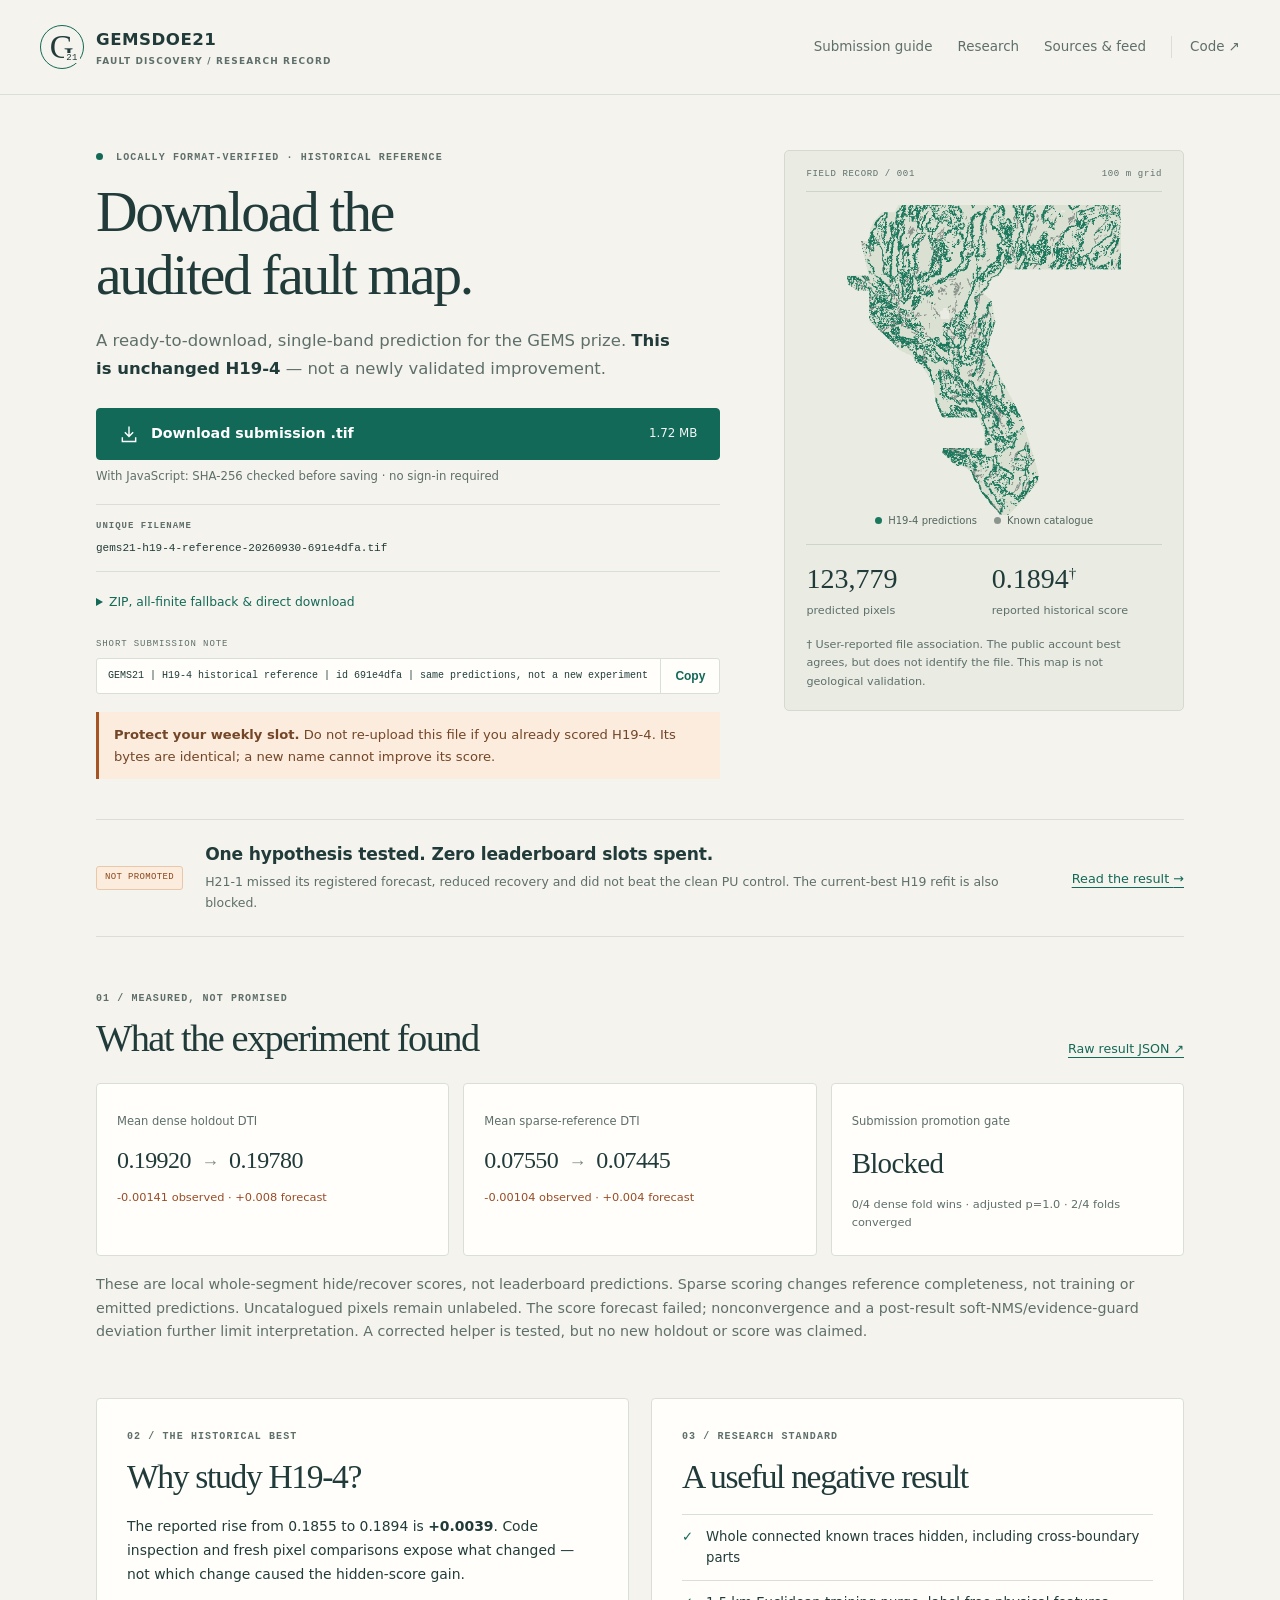
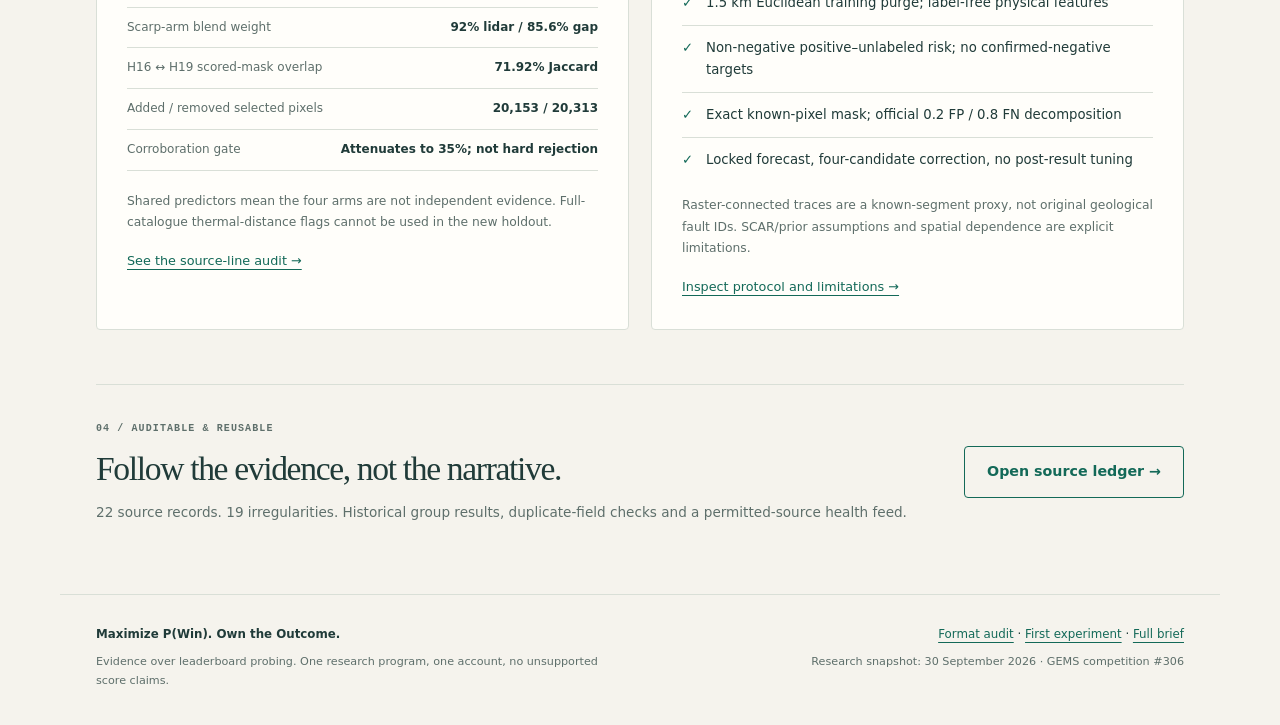
==== docs/index.html @ f70c2b79 "Publish audited historical reference, preserve rejected experiment and add reproducible research hub" ====
<!doctype html>
<html lang="en">
<head>
  <meta charset="utf-8">
  <meta name="viewport" content="width=device-width, initial-scale=1">
  <meta name="description" content="Audited GEMS fault-discovery research. Download a format-verified historical GeoTIFF, inspect the registered negative result and review official sources.">
  <title>Download &amp; evidence · GEMSDOE21</title>
  <link rel="icon" href="assets/favicon.svg" type="image/svg+xml">
  <link rel="stylesheet" href="assets/site.css">
  <script defer src="assets/site.js"></script>
</head>
<body>
<a class="skip" href="#main">Skip to content</a>
<header class="masthead">
  <a class="brand" href="index.html" aria-label="GEMSDOE21 home"><span class="mark" aria-hidden="true">G<span>21</span></span><span>GEMSDOE21<small>FAULT DISCOVERY / RESEARCH RECORD</small></span></a>
  <nav aria-label="Main navigation">
    <a href="executive-summary.html" >Submission guide</a>
    <a href="research.html" >Research</a>
    <a href="sources.html" >Sources &amp; feed</a>
    <a href="https://github.com/buffedlizard55-lab/GEMSDOE21" class="code-link">Code <span aria-hidden="true">↗</span></a>
  </nav>
</header>
<main id="main" class="shell">

<section class="hero">
  <div class="download-card">
  <div class="eyebrow"><span class="dot"></span> LOCALLY FORMAT-VERIFIED · HISTORICAL REFERENCE</div>
  <h1>Download the<br>audited fault map.</h1>
  <p class="lead">A ready-to-download, single-band prediction for the GEMS prize. <strong>This is unchanged H19-4</strong> — not a newly validated improvement.</p>
  <a class="button primary" href="downloads/gems21-h19-4-reference-20260930-691e4dfa.tif" download="gems21-h19-4-reference-20260930-691e4dfa.tif" data-verified-download="gems21-h19-4-reference-20260930-691e4dfa.tif"><svg width="20" height="20" viewBox="0 0 24 24" fill="none" stroke="currentColor" stroke-width="1.7" aria-hidden="true"><path d="M12 3v12m-5-5 5 5 5-5M4 16v5h16v-5"/></svg>Download submission .tif <span>1.72 MB</span></a>
  <p class="download-status" aria-live="polite" data-download-status>With JavaScript: SHA-256 checked before saving · no sign-in required</p>
  <div class="file-label"><span class="kicker">UNIQUE FILENAME</span><code>gems21-h19-4-reference-20260930-691e4dfa.tif</code></div>
  <details class="alternatives"><summary>ZIP, all-finite fallback &amp; direct download</summary><div>
    <p>The ZIP contains exactly one TIFF. The masked-zero fallback has identical footprint predictions and all raw values in [0,1], with outside pixels marked null by an internal GDAL mask. <strong>Platform acceptance of that fallback is untested.</strong></p>
    <a class="text-download" href="downloads/gems21-h19-4-reference-20260930-691e4dfa.zip" download="gems21-h19-4-reference-20260930-691e4dfa.zip" data-verified-download="gems21-h19-4-reference-20260930-691e4dfa.zip">Zip · 0.50 MB ↓</a><a class="text-download" href="downloads/gems21-h19-4-reference-20260930-691e4dfa-masked-zero.tif" download="gems21-h19-4-reference-20260930-691e4dfa-masked-zero.tif" data-verified-download="gems21-h19-4-reference-20260930-691e4dfa-masked-zero.tif">Masked-zero fallback · 0.72 MB ↓</a>
    <a class="text-download" href="downloads/gems21-h19-4-reference-20260930-691e4dfa.tif" download="gems21-h19-4-reference-20260930-691e4dfa.tif">Direct TIFF link (without browser hash check) ↓</a>
    <p>Every published TIFF passed strict Python validation. Direct links still work without JavaScript; inspect the <a href="data/submission-validation.json">hash/format report</a> if needed.</p>
  </div></details>
  <div class="note-box"><label for="submission-note">SHORT SUBMISSION NOTE</label><div><input id="submission-note" type="text" readonly value="GEMS21 | H19-4 historical reference | id 691e4dfa | same predictions, not a new experiment"><button type="button" class="copy" data-copy="GEMS21 | H19-4 historical reference | id 691e4dfa | same predictions, not a new experiment" aria-label="Copy submission note">Copy</button></div><span class="copy-status" aria-live="polite"></span></div>
  <p class="warning"><b>Protect your weekly slot.</b> Do not re-upload this file if you already scored H19-4. Its bytes are identical; a new name cannot improve its score.</p>
</div>
  <aside class="field-panel" aria-label="Historical prediction overview">
    <div class="panel-heading"><span>FIELD RECORD / 001</span><span>100 m grid</span></div>
    <figure><img src="assets/historical-map.png" alt="Downsampled historical H19-4 predictions in green, known catalogue in gray, on the irregular study footprint. Predictions are unverified fault candidates." width="412" height="467"><figcaption><span><i class="legend green"></i>H19-4 predictions</span><span><i class="legend gray"></i>Known catalogue</span></figcaption></figure>
    <div class="field-stats"><div><b>123,779</b><span>predicted pixels</span></div><div><b>0.1894<span class="dagger">†</span></b><span>reported historical score</span></div></div>
    <p class="caption">† User-reported file association. The public account best agrees, but does not identify the file. This map is not geological validation.</p>
  </aside>
</section>
<section class="decision-bar" aria-labelledby="decision-title"><span class="tag reject">NOT PROMOTED</span><div><h2 id="decision-title">One hypothesis tested. Zero leaderboard slots spent.</h2><p>H21-1 missed its registered forecast, reduced recovery and did not beat the clean PU control. The current-best H19 refit is also blocked.</p></div><a href="research.html">Read the result <span aria-hidden="true">→</span></a></section>
<section class="section" aria-labelledby="results-title">
  <div class="section-heading"><div><span class="eyebrow">01 / MEASURED, NOT PROMISED</span><h2 id="results-title">What the experiment found</h2></div><a href="data/h21-1-results.json">Raw result JSON ↗</a></div>
  <div class="metric-grid">
    <article class="metric-card"><span>Mean dense holdout DTI</span><div>0.19920 <small>→</small> 0.19780</div><p class="negative">-0.00141 observed · +0.008 forecast</p></article>
    <article class="metric-card"><span>Mean sparse-reference DTI</span><div>0.07550 <small>→</small> 0.07445</div><p class="negative">-0.00104 observed · +0.004 forecast</p></article>
    <article class="metric-card"><span>Submission promotion gate</span><div class="word-value">Blocked</div><p>0/4 dense fold wins · adjusted p=1.0 · 2/4 folds converged</p></article>
  </div>
  <p class="caption">These are local whole-segment hide/recover scores, not leaderboard predictions. Sparse scoring changes reference completeness, not training or emitted predictions. Uncatalogued pixels remain unlabeled. The score forecast failed; nonconvergence and a post-result soft-NMS/evidence-guard deviation further limit interpretation. A corrected helper is tested, but no new holdout or score was claimed.</p>
</section>
<section class="section two-col">
  <article class="paper"><span class="eyebrow">02 / THE HISTORICAL BEST</span><h2>Why study H19-4?</h2><p>The reported rise from 0.1855 to 0.1894 is <b>+0.0039</b>. Code inspection and fresh pixel comparisons expose what changed — not which change caused the hidden-score gain.</p><dl class="facts"><div><dt>Scarp-arm blend weight</dt><dd>92% lidar / 85.6% gap</dd></div><div><dt>H16 ↔ H19 scored-mask overlap</dt><dd>71.92% Jaccard</dd></div><div><dt>Added / removed selected pixels</dt><dd>20,153 / 20,313</dd></div><div><dt>Corroboration gate</dt><dd>Attenuates to 35%; not hard rejection</dd></div></dl><p class="caption">Shared predictors mean the four arms are not independent evidence. Full-catalogue thermal-distance flags cannot be used in the new holdout.</p><a href="research.html#historical">See the source-line audit →</a></article>
  <article class="paper"><span class="eyebrow">03 / RESEARCH STANDARD</span><h2>A useful negative result</h2><ul class="check-list"><li>Whole connected known traces hidden, including cross-boundary parts</li><li>1.5 km Euclidean training purge; label-free physical features</li><li>Non-negative positive–unlabeled risk; no confirmed-negative targets</li><li>Exact known-pixel mask; official 0.2 FP / 0.8 FN decomposition</li><li>Locked forecast, four-candidate correction, no post-result tuning</li></ul><p class="caption">Raster-connected traces are a known-segment proxy, not original geological fault IDs. SCAR/prior assumptions and spatial dependence are explicit limitations.</p><a href="research.html#protocol">Inspect protocol and limitations →</a></article>
</section>
<section class="section ledger-strip"><div><span class="eyebrow">04 / AUDITABLE &amp; REUSABLE</span><h2>Follow the evidence, not the narrative.</h2><p>22 source records. 19 irregularities. Historical group results, duplicate-field checks and a permitted-source health feed.</p></div><a class="button secondary" href="sources.html">Open source ledger →</a></section>

</main>
<footer class="shell footer">
  <div><b>Maximize P(Win). Own the Outcome.</b><p>Evidence over leaderboard probing. One research program, one account, no unsupported score claims.</p></div>
  <div><a href="data/submission-validation.json">Format audit</a> · <a href="data/h21-1-results.json">First experiment</a> · <a href="https://github.com/buffedlizard55-lab/GEMSDOE21/blob/main/README.md">Full brief</a><p>Research snapshot: 30 September 2026 · GEMS competition #306</p></div>
</footer>
<script type="application/json" id="submission-manifest">{"generated_utc": "2026-09-30T23:07:20+00:00", "role": "historical reference; NOT a novel hypothesis or new score", "content_id": "691e4dfa", "source_repository": "buffedlizard55-lab/19GEMSDOE", "source_commit": "a3aca62fdb2be428f4245e22570cbc54082b2c15", "source_filename": "gems19-h19-4-multiline-corroborated-openness-thermal-pop-20260930-691e4dfa-nan.tif", "source_sha256": "89109a3bd2cd3b12e7a0f388113c519843acfc9c4f46825affefc3e63dd99b22", "byte_identical_to_h19_4": true, "score": 0.1894, "score_status": "USER-REPORTED file association; visible account best independently agrees", "note": "GEMS21 | H19-4 historical reference | id 691e4dfa | same predictions, not a new experiment", "files": [{"role": "primary", "name": "gems21-h19-4-reference-20260930-691e4dfa.tif", "href": "downloads/gems21-h19-4-reference-20260930-691e4dfa.tif", "bytes": 1716768, "sha256": "89109a3bd2cd3b12e7a0f388113c519843acfc9c4f46825affefc3e63dd99b22", "preflight": {"passed": true, "checks": {"single_band": true, "float32": true, "crs_exact": true, "shape_exact": true, "geotransform_exact": true, "no_masked_footprint_pixels": true, "footprint_finite": true, "footprint_range_0_1": true, "outside_null_or_nan": true, "all_finite_values_in_range": true, "no_infinity_anywhere": true}, "sha256": "89109a3bd2cd3b12e7a0f388113c519843acfc9c4f46825affefc3e63dd99b22", "bytes": 1716768, "shape": [3730, 3292], "crs": "EPSG:32611", "transform": [100.0, 0.0, 243350.0, 0.0, -100.0, 4508550.0], "footprint_pixels": 5167373, "outside_pixels": 7111787, "footprint_nan_inf": 0, "footprint_out_of_range": 0, "footprint_min": 0.0, "footprint_max": 1.0, "raw_all_pixels_finite": false, "positive_footprint_pixels": 123779, "validator_scope": "local official-format checks; not platform acceptance or score verification"}}, {"role": "zip", "name": "gems21-h19-4-reference-20260930-691e4dfa.zip", "href": "downloads/gems21-h19-4-reference-20260930-691e4dfa.zip", "bytes": 503887, "sha256": "0a4106d8cd4d77f9439b03b7137252798df92ef695bd9a6c6a50255a4979c9ee"}, {"role": "masked-zero fallback", "name": "gems21-h19-4-reference-20260930-691e4dfa-masked-zero.tif", "href": "downloads/gems21-h19-4-reference-20260930-691e4dfa-masked-zero.tif", "bytes": 720122, "sha256": "356f833c09900fc41f2cc75278c6c91feb398deee09acd45c55303d07cd59e3a", "preflight": {"passed": true, "checks": {"single_band": true, "float32": true, "crs_exact": true, "shape_exact": true, "geotransform_exact": true, "no_masked_footprint_pixels": true, "footprint_finite": true, "footprint_range_0_1": true, "outside_null_or_nan": true, "all_finite_values_in_range": true, "no_infinity_anywhere": true}, "sha256": "356f833c09900fc41f2cc75278c6c91feb398deee09acd45c55303d07cd59e3a", "bytes": 720122, "shape": [3730, 3292], "crs": "EPSG:32611", "transform": [100.0, 0.0, 243350.0, 0.0, -100.0, 4508550.0], "footprint_pixels": 5167373, "outside_pixels": 7111787, "footprint_nan_inf": 0, "footprint_out_of_range": 0, "footprint_min": 0.0, "footprint_max": 1.0, "raw_all_pixels_finite": true, "positive_footprint_pixels": 123779, "validator_scope": "local official-format checks; not platform acceptance or score verification"}}], "template_mask_sha256": "c467bbdff23d2585b4e444cb239bbd45bc6d6372cff713aa8f7670ec86908697", "prediction_inside_footprint_equal_across_variants": true, "known_pixels_predicted": 0, "new_submission_recommended": false, "warning": "Do not spend a slot re-uploading an existing scored field. A filename change cannot improve DTI.", "fallback_caveat": "All raw values finite [0,1]; outside marked null using internal GDAL mask. Platform acceptance untested."}</script>
</body>
</html>
---- docs/assets/site.css ----
@charset "UTF-8";
:root{--bg:#f5f3ed;--paper:#fffefa;--ink:#203b39;--muted:#5e6f6b;--line:#d9dfd7;--green:#136958;--green-soft:#e8f0e9;--orange:#a45523;--orange-soft:#fbecde;--serif:Georgia,'Times New Roman',serif;--mono:ui-monospace,SFMono-Regular,Consolas,monospace}
*{box-sizing:border-box}html{scroll-behavior:smooth;scroll-padding-top:25px}body{margin:0;background:var(--bg);color:var(--ink);font:16px/1.65 system-ui,-apple-system,BlinkMacSystemFont,'Segoe UI',sans-serif}a{color:var(--green);text-decoration-thickness:1px;text-underline-offset:4px}a:hover{color:#094b3b}a:focus-visible,button:focus-visible,input:focus-visible,summary:focus-visible{outline:3px solid #be7437;outline-offset:5px}h1,h2,h3,p,figure{margin:0}h1,h2{font-family:var(--serif);font-weight:400;letter-spacing:-.04em;line-height:1.1}h1{font-size:clamp(2.6rem,4.5vw,4.45rem)}h2{font-size:clamp(1.9rem,3vw,2.65rem)}h3{font-size:1.14rem;line-height:1.4}p+p{margin-top:14px}p{overflow-wrap:anywhere}code{font: .86em/1.65 var(--mono);overflow-wrap:anywhere}small{display:block;font-size:.75rem;color:var(--muted);line-height:1.5}.shell{max-width:1160px;margin:0 auto;padding:0 36px}.masthead{max-width:1300px;margin:0 auto;padding:25px 40px;display:flex;align-items:center;justify-content:space-between;gap:28px;border-bottom:1px solid var(--line)}.brand{display:flex;align-items:center;gap:12px;color:var(--ink);font-weight:750;letter-spacing:.03em;font-size:1.04rem;text-decoration:none}.brand small{font-size:.56rem;letter-spacing:.13em;margin-top:2px}.mark{position:relative;display:flex;justify-content:center;align-items:center;width:44px;height:44px;border:1px solid var(--green);font:33px var(--serif);border-radius:50%}.mark span{font:9px var(--mono);position:absolute;right:3px;bottom:5px;background:var(--bg);padding:0 2px}.masthead nav{display:flex;gap:25px;align-items:center;font-size:.84rem}.masthead nav a{text-decoration:none;white-space:nowrap;color:var(--muted)}.masthead nav a[aria-current],.masthead nav a:hover{color:var(--ink)}.masthead nav a[aria-current]{text-decoration:underline}.code-link{padding-left:18px;border-left:1px solid var(--line)}.skip{position:fixed;left:12px;top:-100px;background:var(--paper);padding:10px 20px;z-index:100}.skip:focus{top:10px}.hero{display:grid;grid-template-columns:1.25fr .8fr;gap:64px;padding:55px 0 40px;align-items:start}.eyebrow,.kicker{font:10px/1.6 var(--mono);letter-spacing:.11em;display:block;font-weight:600}.eyebrow{color:var(--muted);margin-bottom:14px}.dot{display:inline-block;width:7px;height:7px;background:var(--green);border-radius:50%;margin-right:6px}.download-card h1{margin-bottom:20px}.lead{font-size:1.03rem;line-height:1.7;color:var(--muted);max-width:590px}.lead strong{color:var(--ink);font-weight:600}.button{display:inline-flex;gap:12px;align-items:center;justify-content:center;min-height:52px;padding:15px 22px;font-weight:650;font-size:.89rem;line-height:1.4;border-radius:4px;text-decoration:none;border:1px solid var(--green);transition:background .15s}.primary{background:var(--green);color:#fff;margin-top:25px;width:100%;justify-content:flex-start}.primary:hover{background:#0c5143;color:white}.primary span{font-size:.74rem;font-weight:400;margin-left:auto;white-space:nowrap;opacity:.95}.primary svg{flex-shrink:0}.secondary{background:transparent;color:var(--green)}.secondary:hover{background:var(--green-soft)}.button[aria-disabled=true]{opacity:.65;cursor:wait}.download-status{font-size:.73rem;color:var(--muted);margin-top:7px!important;min-height:1.7em}.file-label{margin-top:17px;padding:14px 0;border-top:1px solid var(--line);border-bottom:1px solid var(--line)}.kicker{color:var(--muted);font-size:9px;margin-bottom:6px}.file-label code{display:block;font-size:.69rem;word-break:break-word}.alternatives{font-size:.77rem;margin-top:14px}.alternatives summary{cursor:pointer;color:var(--green);padding:6px 0}.alternatives>div{border-left:2px solid var(--line);padding:10px 0 10px 16px}.alternatives p{font-size:.76rem;color:var(--muted)}.text-download{display:block;margin:10px 0}.note-box{margin-top:19px}.note-box label{display:block;font:9px/1.6 var(--mono);letter-spacing:.1em;color:var(--muted);margin-bottom:6px}.note-box>div{display:flex;background:var(--paper);border:1px solid var(--line);border-radius:3px}.note-box input{background:transparent;border:0;padding:11px;width:0;flex:1;min-width:0;font:10px var(--mono);color:var(--ink)}.copy{background:transparent;border:0;border-left:1px solid var(--line);color:var(--green);font-weight:650;font-size:.75rem;padding:10px 14px;cursor:pointer}.copy:hover{background:var(--green-soft)}.copy-status{font-size:.7rem;color:var(--green)}.warning{background:var(--orange-soft);border-left:3px solid var(--orange);padding:12px 15px;font-size:.82rem;line-height:1.65;color:#734627;margin-top:18px!important}.field-panel{background:#eaece3;border:1px solid #d4dacf;border-radius:5px;padding:18px 21px 19px;margin-top:0}.panel-heading{display:flex;justify-content:space-between;font:9px var(--mono);color:var(--muted);letter-spacing:.07em;border-bottom:1px solid #cdd5c9;padding-bottom:12px}.field-panel figure{margin:13px 0 18px}.field-panel img{display:block;width:100%;height:310px;object-fit:contain}.field-panel figcaption{display:flex;gap:17px;font:10px system-ui;justify-content:center;color:#51655c}.legend{display:inline-block;width:7px;height:7px;border-radius:50%;margin-right:6px}.green{background:#1a785c}.gray{background:#8b958e}.field-stats{display:grid;grid-template-columns:1fr 1fr;border-top:1px solid #cdd5c9;padding-top:17px;gap:15px}.field-stats b{font:28px/1.2 var(--serif);display:block}.field-stats div>span{font-size:.7rem;color:var(--muted)}.dagger{font:15px var(--serif);vertical-align:super}.caption{font-size:.78rem;color:var(--muted);line-height:1.65}.field-panel>.caption{margin-top:14px;font-size:.7rem}.tag{display:inline-block;background:var(--green-soft);border:1px solid #d3ded5;border-radius:3px;color:var(--green);padding:5px 8px;white-space:nowrap;font:9px/1.3 var(--mono);letter-spacing:.04em}.tag.reject{color:#8c471b;background:var(--orange-soft);border-color:#e9c7a9}.decision-bar{display:flex;align-items:center;gap:22px;border-top:1px solid var(--line);border-bottom:1px solid var(--line);padding:23px 0;margin-top:0}.decision-bar>div{flex:1}.decision-bar h2{font:600 1.07rem/1.4 system-ui;letter-spacing:-.01em}.decision-bar p{font-size:.78rem;color:var(--muted);margin-top:5px}.decision-bar>a{font-size:.8rem;white-space:nowrap}.section{margin:54px 0}.section-heading{display:flex;justify-content:space-between;align-items:flex-end;gap:30px;margin-bottom:22px}.section-heading .eyebrow{margin-bottom:10px}.section-heading>a{font-size:.79rem;white-space:nowrap}.metric-grid{display:grid;grid-template-columns:repeat(3,1fr);gap:14px;margin:23px 0 17px}.metric-card{padding:23px 20px;background:var(--paper);border:1px solid var(--line);border-radius:4px}.metric-card>span{font-size:.72rem;color:var(--muted)}.metric-card>div{font:24px/1.3 var(--serif);letter-spacing:-.025em;margin:12px 0}.metric-card small{display:inline;font-size:18px;padding:0 5px;color:#7c8980}.metric-card p{font-size:.71rem;color:var(--muted)}.metric-card .word-value{font-size:29px}.negative{color:#994c27!important}.two-col{display:grid;grid-template-columns:1fr 1fr;gap:22px}.paper{background:var(--paper);border:1px solid var(--line);padding:30px;border-radius:4px}.paper h2{font-size:2.1rem;margin-bottom:18px}.paper>p{font-size:.87rem;line-height:1.75}.paper>.caption{font-size:.77rem}.paper>a{display:inline-block;font-size:.8rem;margin-top:16px}.facts{margin:20px 0}.facts>div{display:flex;justify-content:space-between;gap:20px;border-top:1px solid var(--line);padding:10px 0;font-size:.75rem}.facts>div:last-child{border-bottom:1px solid var(--line)}.facts dt{color:var(--muted)}.facts dd{text-align:right;margin:0;font-weight:600}.check-list{list-style:none;padding:0;font-size:.83rem;line-height:1.65}.check-list li{padding:11px 0 11px 24px;border-top:1px solid var(--line);position:relative}.check-list li:before{content:'✓';position:absolute;left:0;color:var(--green)}.ledger-strip{display:flex;justify-content:space-between;align-items:center;gap:40px;border-top:1px solid var(--line);padding-top:36px}.ledger-strip h2{font-size:2.1rem}.ledger-strip p{font-size:.85rem;color:var(--muted);margin-top:13px}.ledger-strip .button{white-space:nowrap}.footer{display:grid;grid-template-columns:1fr 1fr;gap:50px;border-top:1px solid var(--line);margin-top:70px;padding-top:30px;padding-bottom:35px;font-size:.74rem}.footer b{font-weight:600}.footer p{font-size:.7rem;color:var(--muted);margin-top:9px}.footer>div:last-child{text-align:right}.page-heading{padding:53px 0 35px;border-bottom:1px solid var(--line)}.page-heading h1{font-size:clamp(2.6rem,4.2vw,3.85rem);margin-bottom:20px}.page-heading .lead{max-width:750px}.heading-actions{display:flex;align-items:center;gap:25px;margin-top:23px}.heading-actions>a:not(.button){font-size:.82rem}.table-wrap{overflow-x:auto;border:1px solid var(--line);border-radius:4px;background:var(--paper);margin:23px 0 17px}table{width:100%;border-collapse:collapse;text-align:left;font-size:.79rem;line-height:1.7}caption{text-align:left;padding:15px 18px;font-size:.72rem;color:var(--muted);border-bottom:1px solid var(--line);background:#f0f2eb}th{font-weight:650}thead th{background:#edf1e9;color:var(--muted);font-size:.71rem;white-space:nowrap}td,th{padding:13px 17px;border-bottom:1px solid var(--line);vertical-align:top}tbody tr:last-child>*,tfoot tr:last-child>*{border-bottom:0}tfoot{font-weight:650;background:#edf1e9}tbody tr:hover{background:#fafaf4}table code{font-size:.72rem}table h3{font-size:.93rem;margin:10px 0}table p{font-size:.77rem}table .caption{font-size:.71rem;margin-top:10px}#source-table{min-width:840px}#source-table td:nth-child(1){width:25%}#source-table td:nth-child(2){width:40%}#source-table td:nth-child(3){width:35%}.locator{border-left:2px solid #b9c7b9;padding-left:12px;font-style:italic;color:var(--muted)}.formula{background:var(--green-soft);border:1px solid var(--line);font:clamp(1rem,2vw,1.4rem)/1.8 var(--serif);padding:20px 25px;border-radius:4px;margin:25px 0 18px}.section>p{margin-top:15px;font-size:.89rem}.reading{max-width:830px}.reading h2{margin-bottom:22px}.reading p,.reading li{font-size:.91rem}.reading li{margin-bottom:12px}.steps{list-style:none;counter-reset:steps;padding:0;margin-top:30px}.steps li{counter-increment:steps;position:relative;padding:0 0 25px 55px;margin:0;border-left:1px solid var(--line);margin-left:16px}.steps li:before{content:counter(steps);display:flex;align-items:center;justify-content:center;width:33px;height:33px;position:absolute;left:-17px;top:-3px;background:var(--bg);border:1px solid var(--green);border-radius:50%;color:var(--green);font:13px var(--mono)}.steps li:last-child{border-left:none;padding-bottom:0}.guide-checks{margin-top:0}.guide-checks .facts{font-size:.77rem}.guide-hero{gap:40px}.file-check{padding:24px;background:var(--paper);border:1px solid var(--line);border-radius:4px;margin:25px 0 17px}.file-check label{display:block;margin-bottom:20px}.file-check label span{display:block;font-size:.75rem;color:var(--muted);margin-top:5px}.file-check input{max-width:100%;font-size:.81rem}.file-check p{font-size:.8rem;margin-top:17px;color:var(--muted)}pre{background:#e8ece4;border:1px solid #d8e0d4;border-radius:4px;padding:22px;overflow:auto;font-size:.8rem;margin:22px 0}pre code{white-space:pre;font-size:.8rem;overflow-wrap:normal}.hypothesis-grid{display:grid;grid-template-columns:1fr 1fr;gap:18px;margin-top:25px}.hypothesis>div{display:flex;justify-content:space-between;gap:10px;align-items:center}.cost{font-size:.68rem;color:var(--muted)}.hypothesis h3{font-family:var(--serif);font-size:1.65rem;font-weight:400;letter-spacing:-.02em;margin-top:19px}.hypothesis dl{font-size:.8rem;margin-bottom:0}.hypothesis dt{font-size:.68rem;font-weight:700;color:var(--muted);margin-top:17px}.hypothesis dd{margin:4px 0 0}.hypothesis-status{font-size:.7rem!important;border-top:1px solid var(--line);margin-top:20px;padding-top:15px;font-weight:650;color:var(--orange)}.search{font-size:.69rem;color:var(--muted);display:block;min-width:230px}.search input{display:block;width:100%;border:1px solid #bfcabd;border-radius:3px;font-size:.82rem;padding:10px 13px;background:var(--paper);color:var(--ink);margin-top:5px}.repo-feed{margin:15px 0}.repo-feed summary{color:var(--green);font-size:.84rem;cursor:pointer}.repo-feed ul{padding-left:20px;font-size:.76rem}.repo-feed li{margin:9px 0}.flag-list{display:grid;grid-template-columns:1fr 1fr;gap:17px;margin:25px 0}.flag{background:var(--paper);border:1px solid var(--line);border-radius:4px;padding:25px}.flag>div{display:flex;justify-content:space-between;align-items:start;gap:15px}.flag>div>.caption{text-align:right;font-size:.65rem}.flag h3{margin:15px 0}.flag p{font-size:.8rem}.flag .caption{font-size:.7rem}tr[hidden]{display:none}#feed-summary{font-size:.89rem}#health-table td:first-child{max-width:290px}#health-table{min-width:680px}.good{color:var(--green)!important}.bad{color:#994c27!important}
@media(max-width:1020px){.masthead{padding:23px 28px}.masthead nav{gap:16px}.code-link{display:none}.hero{gap:35px;grid-template-columns:1.1fr .8fr}.field-panel img{height:300px}.metric-card>div{font-size:21px}.metric-card{padding:20px 16px}.paper{padding:25px}}
@media(max-width:760px){.shell{padding:0 20px}.masthead{padding:20px;flex-wrap:wrap;gap:19px}.masthead nav{width:100%;justify-content:space-between;font-size:.78rem;gap:10px}.brand small{font-size:.5rem}.hero{grid-template-columns:1fr;padding-top:35px;gap:28px}.hero h1{font-size:3.05rem}.field-panel{max-width:none}.field-panel img{height:285px}.field-stats b{font-size:27px}.field-panel>.caption{max-width:550px}.decision-bar{flex-wrap:wrap;gap:13px;align-items:start}.decision-bar>div{flex-basis:calc(100% - 120px)}.decision-bar>a{margin-left:0}.metric-grid{grid-template-columns:1fr}.metric-card{padding:22px}.metric-card>div{font-size:29px}.two-col,.hypothesis-grid,.flag-list{grid-template-columns:1fr}.section{margin:40px 0}.section-heading{align-items:start;flex-direction:column;gap:17px}.section-heading .search{width:100%}.section-heading h2{font-size:2.25rem}.ledger-strip{flex-direction:column;align-items:start;gap:22px}.footer{grid-template-columns:1fr;gap:24px;margin-top:50px;padding-top:30px;padding-bottom:30px}.footer>div:last-child{text-align:left}.page-heading{padding:35px 0 30px}.page-heading h1{font-size:2.9rem}.heading-actions{flex-wrap:wrap;gap:20px}.guide-checks{margin-top:0}.facts>div{font-size:.78rem;gap:15px}.reading .steps li{padding-left:37px}.table-wrap th,.table-wrap td{padding:12px 14px}.paper{padding:25px}.caption{font-size:.78rem}.primary{padding:16px}.primary span{font-size:.67rem}.note-box input{font-size:9px}.file-check{padding:20px}pre{padding:18px;font-size:.75rem}}
@media(prefers-reduced-motion:reduce){html{scroll-behavior:auto}.button{transition:none}}
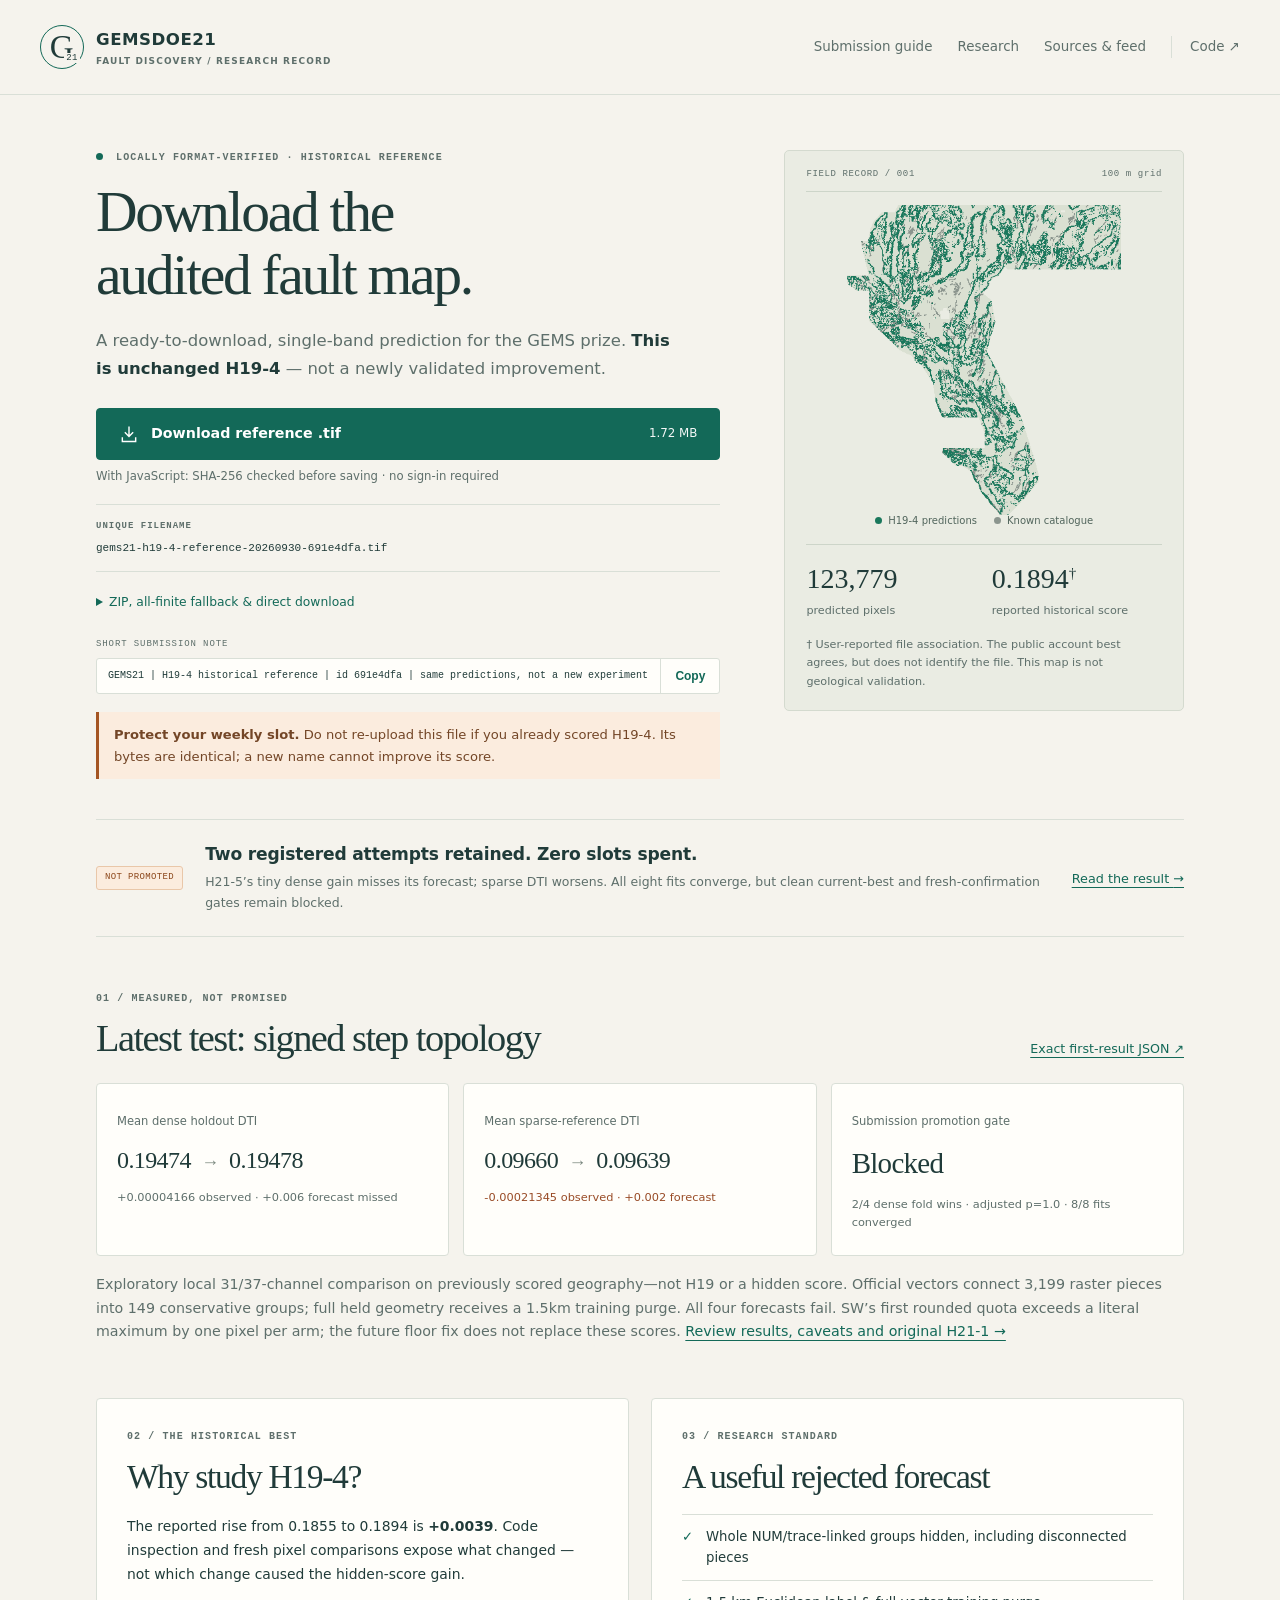
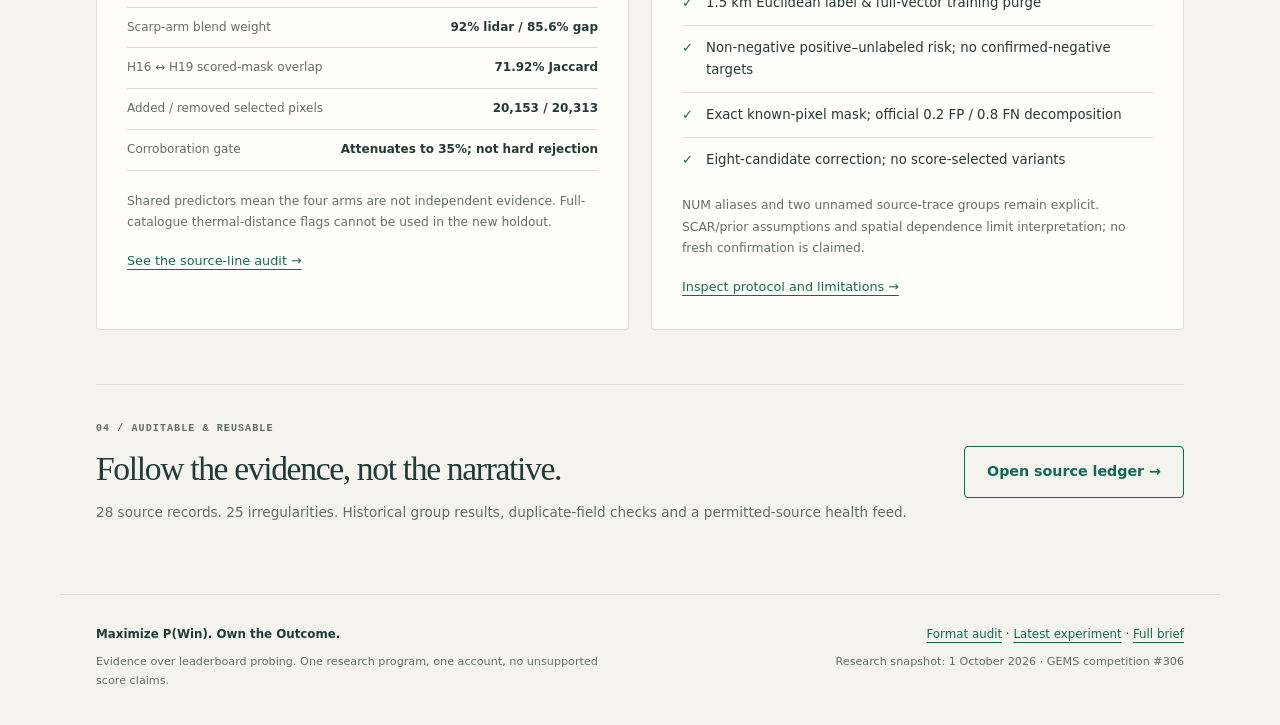
==== commit 9d43aa87: "Preserve rejected H21-5 first result, audited knowledge and three-pass research site; publication au" ====
--- a/docs/index.html
+++ b/docs/index.html
@@ -3,7 +3,7 @@
 <head>
   <meta charset="utf-8">
   <meta name="viewport" content="width=device-width, initial-scale=1">
-  <meta name="description" content="Audited GEMS fault-discovery research. Download a format-verified historical GeoTIFF, inspect the registered negative result and review official sources.">
+  <meta name="description" content="Audited GEMS fault-discovery research. Download a format-verified historical GeoTIFF, inspect the preserved registered experiments and review official sources.">
   <title>Download &amp; evidence · GEMSDOE21</title>
   <link rel="icon" href="assets/favicon.svg" type="image/svg+xml">
   <link rel="stylesheet" href="assets/site.css">
@@ -27,7 +27,7 @@
   <div class="eyebrow"><span class="dot"></span> LOCALLY FORMAT-VERIFIED · HISTORICAL REFERENCE</div>
   <h1>Download the<br>audited fault map.</h1>
   <p class="lead">A ready-to-download, single-band prediction for the GEMS prize. <strong>This is unchanged H19-4</strong> — not a newly validated improvement.</p>
-  <a class="button primary" href="downloads/gems21-h19-4-reference-20260930-691e4dfa.tif" download="gems21-h19-4-reference-20260930-691e4dfa.tif" data-verified-download="gems21-h19-4-reference-20260930-691e4dfa.tif"><svg width="20" height="20" viewBox="0 0 24 24" fill="none" stroke="currentColor" stroke-width="1.7" aria-hidden="true"><path d="M12 3v12m-5-5 5 5 5-5M4 16v5h16v-5"/></svg>Download submission .tif <span>1.72 MB</span></a>
+  <a class="button primary" href="downloads/gems21-h19-4-reference-20260930-691e4dfa.tif" download="gems21-h19-4-reference-20260930-691e4dfa.tif" data-verified-download="gems21-h19-4-reference-20260930-691e4dfa.tif"><svg width="20" height="20" viewBox="0 0 24 24" fill="none" stroke="currentColor" stroke-width="1.7" aria-hidden="true"><path d="M12 3v12m-5-5 5 5 5-5M4 16v5h16v-5"/></svg>Download reference .tif <span>1.72 MB</span></a>
   <p class="download-status" aria-live="polite" data-download-status>With JavaScript: SHA-256 checked before saving · no sign-in required</p>
   <div class="file-label"><span class="kicker">UNIQUE FILENAME</span><code>gems21-h19-4-reference-20260930-691e4dfa.tif</code></div>
   <details class="alternatives"><summary>ZIP, all-finite fallback &amp; direct download</summary><div>
@@ -46,26 +46,26 @@
     <p class="caption">† User-reported file association. The public account best agrees, but does not identify the file. This map is not geological validation.</p>
   </aside>
 </section>
-<section class="decision-bar" aria-labelledby="decision-title"><span class="tag reject">NOT PROMOTED</span><div><h2 id="decision-title">One hypothesis tested. Zero leaderboard slots spent.</h2><p>H21-1 missed its registered forecast, reduced recovery and did not beat the clean PU control. The current-best H19 refit is also blocked.</p></div><a href="research.html">Read the result <span aria-hidden="true">→</span></a></section>
+<section class="decision-bar" aria-labelledby="decision-title"><span class="tag reject">NOT PROMOTED</span><div><h2 id="decision-title">Two registered attempts retained. Zero slots spent.</h2><p>H21-5’s tiny dense gain misses its forecast; sparse DTI worsens. All eight fits converge, but clean current-best and fresh-confirmation gates remain blocked.</p></div><a href="research.html">Read the result <span aria-hidden="true">→</span></a></section>
 <section class="section" aria-labelledby="results-title">
-  <div class="section-heading"><div><span class="eyebrow">01 / MEASURED, NOT PROMISED</span><h2 id="results-title">What the experiment found</h2></div><a href="data/h21-1-results.json">Raw result JSON ↗</a></div>
+  <div class="section-heading"><div><span class="eyebrow">01 / MEASURED, NOT PROMISED</span><h2 id="results-title">Latest test: signed step topology</h2></div><a href="data/h21-5-results.json">Exact first-result JSON ↗</a></div>
   <div class="metric-grid">
-    <article class="metric-card"><span>Mean dense holdout DTI</span><div>0.19920 <small>→</small> 0.19780</div><p class="negative">-0.00141 observed · +0.008 forecast</p></article>
-    <article class="metric-card"><span>Mean sparse-reference DTI</span><div>0.07550 <small>→</small> 0.07445</div><p class="negative">-0.00104 observed · +0.004 forecast</p></article>
-    <article class="metric-card"><span>Submission promotion gate</span><div class="word-value">Blocked</div><p>0/4 dense fold wins · adjusted p=1.0 · 2/4 folds converged</p></article>
+    <article class="metric-card"><span>Mean dense holdout DTI</span><div>0.19474 <small>→</small> 0.19478</div><p>+0.00004166 observed · +0.006 forecast missed</p></article>
+    <article class="metric-card"><span>Mean sparse-reference DTI</span><div>0.09660 <small>→</small> 0.09639</div><p class="negative">-0.00021345 observed · +0.002 forecast</p></article>
+    <article class="metric-card"><span>Submission promotion gate</span><div class="word-value">Blocked</div><p>2/4 dense fold wins · adjusted p=1.0 · 8/8 fits converged</p></article>
   </div>
-  <p class="caption">These are local whole-segment hide/recover scores, not leaderboard predictions. Sparse scoring changes reference completeness, not training or emitted predictions. Uncatalogued pixels remain unlabeled. The score forecast failed; nonconvergence and a post-result soft-NMS/evidence-guard deviation further limit interpretation. A corrected helper is tested, but no new holdout or score was claimed.</p>
+  <p class="caption">Exploratory local 31/37-channel comparison on previously scored geography—not H19 or a hidden score. Official vectors connect 3,199 raster pieces into 149 conservative groups; full held geometry receives a 1.5km training purge. All four forecasts fail. SW’s first rounded quota exceeds a literal maximum by one pixel per arm; the future floor fix does not replace these scores. <a href="research.html#session-2">Review results, caveats and original H21-1 →</a></p>
 </section>
 <section class="section two-col">
   <article class="paper"><span class="eyebrow">02 / THE HISTORICAL BEST</span><h2>Why study H19-4?</h2><p>The reported rise from 0.1855 to 0.1894 is <b>+0.0039</b>. Code inspection and fresh pixel comparisons expose what changed — not which change caused the hidden-score gain.</p><dl class="facts"><div><dt>Scarp-arm blend weight</dt><dd>92% lidar / 85.6% gap</dd></div><div><dt>H16 ↔ H19 scored-mask overlap</dt><dd>71.92% Jaccard</dd></div><div><dt>Added / removed selected pixels</dt><dd>20,153 / 20,313</dd></div><div><dt>Corroboration gate</dt><dd>Attenuates to 35%; not hard rejection</dd></div></dl><p class="caption">Shared predictors mean the four arms are not independent evidence. Full-catalogue thermal-distance flags cannot be used in the new holdout.</p><a href="research.html#historical">See the source-line audit →</a></article>
-  <article class="paper"><span class="eyebrow">03 / RESEARCH STANDARD</span><h2>A useful negative result</h2><ul class="check-list"><li>Whole connected known traces hidden, including cross-boundary parts</li><li>1.5 km Euclidean training purge; label-free physical features</li><li>Non-negative positive–unlabeled risk; no confirmed-negative targets</li><li>Exact known-pixel mask; official 0.2 FP / 0.8 FN decomposition</li><li>Locked forecast, four-candidate correction, no post-result tuning</li></ul><p class="caption">Raster-connected traces are a known-segment proxy, not original geological fault IDs. SCAR/prior assumptions and spatial dependence are explicit limitations.</p><a href="research.html#protocol">Inspect protocol and limitations →</a></article>
+  <article class="paper"><span class="eyebrow">03 / RESEARCH STANDARD</span><h2>A useful rejected forecast</h2><ul class="check-list"><li>Whole NUM/trace-linked groups hidden, including disconnected pieces</li><li>1.5 km Euclidean label &amp; full-vector training purge</li><li>Non-negative positive–unlabeled risk; no confirmed-negative targets</li><li>Exact known-pixel mask; official 0.2 FP / 0.8 FN decomposition</li><li>Eight-candidate correction; no score-selected variants</li></ul><p class="caption">NUM aliases and two unnamed source-trace groups remain explicit. SCAR/prior assumptions and spatial dependence limit interpretation; no fresh confirmation is claimed.</p><a href="research.html#s2-protocol">Inspect protocol and limitations →</a></article>
 </section>
-<section class="section ledger-strip"><div><span class="eyebrow">04 / AUDITABLE &amp; REUSABLE</span><h2>Follow the evidence, not the narrative.</h2><p>22 source records. 19 irregularities. Historical group results, duplicate-field checks and a permitted-source health feed.</p></div><a class="button secondary" href="sources.html">Open source ledger →</a></section>
+<section class="section ledger-strip"><div><span class="eyebrow">04 / AUDITABLE &amp; REUSABLE</span><h2>Follow the evidence, not the narrative.</h2><p>28 source records. 25 irregularities. Historical group results, duplicate-field checks and a permitted-source health feed.</p></div><a class="button secondary" href="sources.html">Open source ledger →</a></section>
 
 </main>
 <footer class="shell footer">
   <div><b>Maximize P(Win). Own the Outcome.</b><p>Evidence over leaderboard probing. One research program, one account, no unsupported score claims.</p></div>
-  <div><a href="data/submission-validation.json">Format audit</a> · <a href="data/h21-1-results.json">First experiment</a> · <a href="https://github.com/buffedlizard55-lab/GEMSDOE21/blob/main/README.md">Full brief</a><p>Research snapshot: 30 September 2026 · GEMS competition #306</p></div>
+  <div><a href="data/submission-validation.json">Format audit</a> · <a href="data/h21-5-results.json">Latest experiment</a> · <a href="https://github.com/buffedlizard55-lab/GEMSDOE21/blob/main/README.md">Full brief</a><p>Research snapshot: 1 October 2026 · GEMS competition #306</p></div>
 </footer>
 <script type="application/json" id="submission-manifest">{"generated_utc": "2026-09-30T23:07:20+00:00", "role": "historical reference; NOT a novel hypothesis or new score", "content_id": "691e4dfa", "source_repository": "buffedlizard55-lab/19GEMSDOE", "source_commit": "a3aca62fdb2be428f4245e22570cbc54082b2c15", "source_filename": "gems19-h19-4-multiline-corroborated-openness-thermal-pop-20260930-691e4dfa-nan.tif", "source_sha256": "89109a3bd2cd3b12e7a0f388113c519843acfc9c4f46825affefc3e63dd99b22", "byte_identical_to_h19_4": true, "score": 0.1894, "score_status": "USER-REPORTED file association; visible account best independently agrees", "note": "GEMS21 | H19-4 historical reference | id 691e4dfa | same predictions, not a new experiment", "files": [{"role": "primary", "name": "gems21-h19-4-reference-20260930-691e4dfa.tif", "href": "downloads/gems21-h19-4-reference-20260930-691e4dfa.tif", "bytes": 1716768, "sha256": "89109a3bd2cd3b12e7a0f388113c519843acfc9c4f46825affefc3e63dd99b22", "preflight": {"passed": true, "checks": {"single_band": true, "float32": true, "crs_exact": true, "shape_exact": true, "geotransform_exact": true, "no_masked_footprint_pixels": true, "footprint_finite": true, "footprint_range_0_1": true, "outside_null_or_nan": true, "all_finite_values_in_range": true, "no_infinity_anywhere": true}, "sha256": "89109a3bd2cd3b12e7a0f388113c519843acfc9c4f46825affefc3e63dd99b22", "bytes": 1716768, "shape": [3730, 3292], "crs": "EPSG:32611", "transform": [100.0, 0.0, 243350.0, 0.0, -100.0, 4508550.0], "footprint_pixels": 5167373, "outside_pixels": 7111787, "footprint_nan_inf": 0, "footprint_out_of_range": 0, "footprint_min": 0.0, "footprint_max": 1.0, "raw_all_pixels_finite": false, "positive_footprint_pixels": 123779, "validator_scope": "local official-format checks; not platform acceptance or score verification"}}, {"role": "zip", "name": "gems21-h19-4-reference-20260930-691e4dfa.zip", "href": "downloads/gems21-h19-4-reference-20260930-691e4dfa.zip", "bytes": 503887, "sha256": "0a4106d8cd4d77f9439b03b7137252798df92ef695bd9a6c6a50255a4979c9ee"}, {"role": "masked-zero fallback", "name": "gems21-h19-4-reference-20260930-691e4dfa-masked-zero.tif", "href": "downloads/gems21-h19-4-reference-20260930-691e4dfa-masked-zero.tif", "bytes": 720122, "sha256": "356f833c09900fc41f2cc75278c6c91feb398deee09acd45c55303d07cd59e3a", "preflight": {"passed": true, "checks": {"single_band": true, "float32": true, "crs_exact": true, "shape_exact": true, "geotransform_exact": true, "no_masked_footprint_pixels": true, "footprint_finite": true, "footprint_range_0_1": true, "outside_null_or_nan": true, "all_finite_values_in_range": true, "no_infinity_anywhere": true}, "sha256": "356f833c09900fc41f2cc75278c6c91feb398deee09acd45c55303d07cd59e3a", "bytes": 720122, "shape": [3730, 3292], "crs": "EPSG:32611", "transform": [100.0, 0.0, 243350.0, 0.0, -100.0, 4508550.0], "footprint_pixels": 5167373, "outside_pixels": 7111787, "footprint_nan_inf": 0, "footprint_out_of_range": 0, "footprint_min": 0.0, "footprint_max": 1.0, "raw_all_pixels_finite": true, "positive_footprint_pixels": 123779, "validator_scope": "local official-format checks; not platform acceptance or score verification"}}], "template_mask_sha256": "c467bbdff23d2585b4e444cb239bbd45bc6d6372cff713aa8f7670ec86908697", "prediction_inside_footprint_equal_across_variants": true, "known_pixels_predicted": 0, "new_submission_recommended": false, "warning": "Do not spend a slot re-uploading an existing scored field. A filename change cannot improve DTI.", "fallback_caveat": "All raw values finite [0,1]; outside marked null using internal GDAL mask. Platform acceptance untested."}</script>
 </body>
--- a/docs/assets/site.css
+++ b/docs/assets/site.css
@@ -4,3 +4,11 @@
 @media(max-width:1020px){.masthead{padding:23px 28px}.masthead nav{gap:16px}.code-link{display:none}.hero{gap:35px;grid-template-columns:1.1fr .8fr}.field-panel img{height:300px}.metric-card>div{font-size:21px}.metric-card{padding:20px 16px}.paper{padding:25px}}
 @media(max-width:760px){.shell{padding:0 20px}.masthead{padding:20px;flex-wrap:wrap;gap:19px}.masthead nav{width:100%;justify-content:space-between;font-size:.78rem;gap:10px}.brand small{font-size:.5rem}.hero{grid-template-columns:1fr;padding-top:35px;gap:28px}.hero h1{font-size:3.05rem}.field-panel{max-width:none}.field-panel img{height:285px}.field-stats b{font-size:27px}.field-panel>.caption{max-width:550px}.decision-bar{flex-wrap:wrap;gap:13px;align-items:start}.decision-bar>div{flex-basis:calc(100% - 120px)}.decision-bar>a{margin-left:0}.metric-grid{grid-template-columns:1fr}.metric-card{padding:22px}.metric-card>div{font-size:29px}.two-col,.hypothesis-grid,.flag-list{grid-template-columns:1fr}.section{margin:40px 0}.section-heading{align-items:start;flex-direction:column;gap:17px}.section-heading .search{width:100%}.section-heading h2{font-size:2.25rem}.ledger-strip{flex-direction:column;align-items:start;gap:22px}.footer{grid-template-columns:1fr;gap:24px;margin-top:50px;padding-top:30px;padding-bottom:30px}.footer>div:last-child{text-align:left}.page-heading{padding:35px 0 30px}.page-heading h1{font-size:2.9rem}.heading-actions{flex-wrap:wrap;gap:20px}.guide-checks{margin-top:0}.facts>div{font-size:.78rem;gap:15px}.reading .steps li{padding-left:37px}.table-wrap th,.table-wrap td{padding:12px 14px}.paper{padding:25px}.caption{font-size:.78rem}.primary{padding:16px}.primary span{font-size:.67rem}.note-box input{font-size:9px}.file-check{padding:20px}pre{padding:18px;font-size:.75rem}}
 @media(prefers-reduced-motion:reduce){html{scroll-behavior:auto}.button{transition:none}}
+
+/* The original failed protocol remains inspectable without burying the latest evidence. */
+.experiment-archive { border:1px solid var(--line); border-radius:12px; padding:1.1rem 1.5rem; margin:2.5rem 0; background:rgba(255,255,255,.3); }
+.experiment-archive > summary { cursor:pointer; font-weight:700; color:var(--ink); line-height:1.5; }
+.experiment-archive[open] > summary { margin-bottom:1.5rem; }
+#session-2 > .paper { margin:1.5rem 0; }
+#knowledge th { min-width:145px; }
+#knowledge small { font-weight:400; }
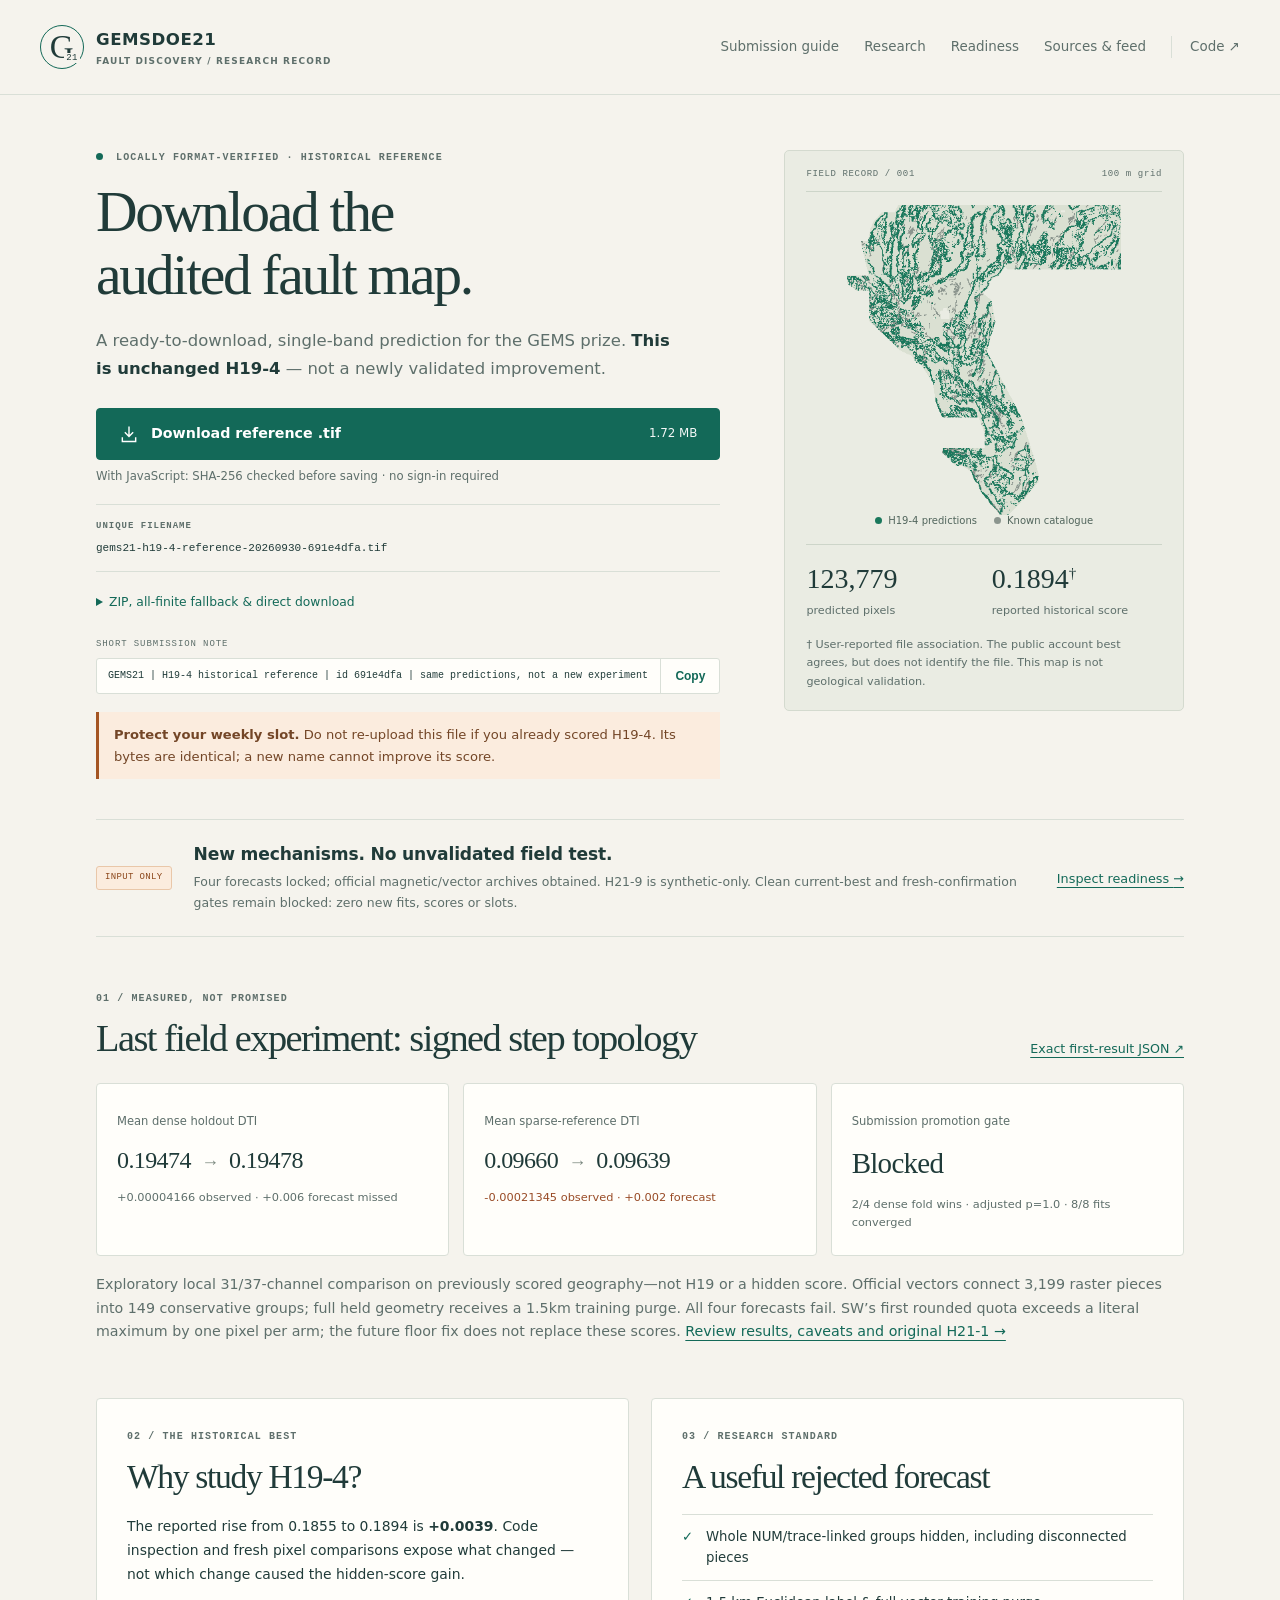
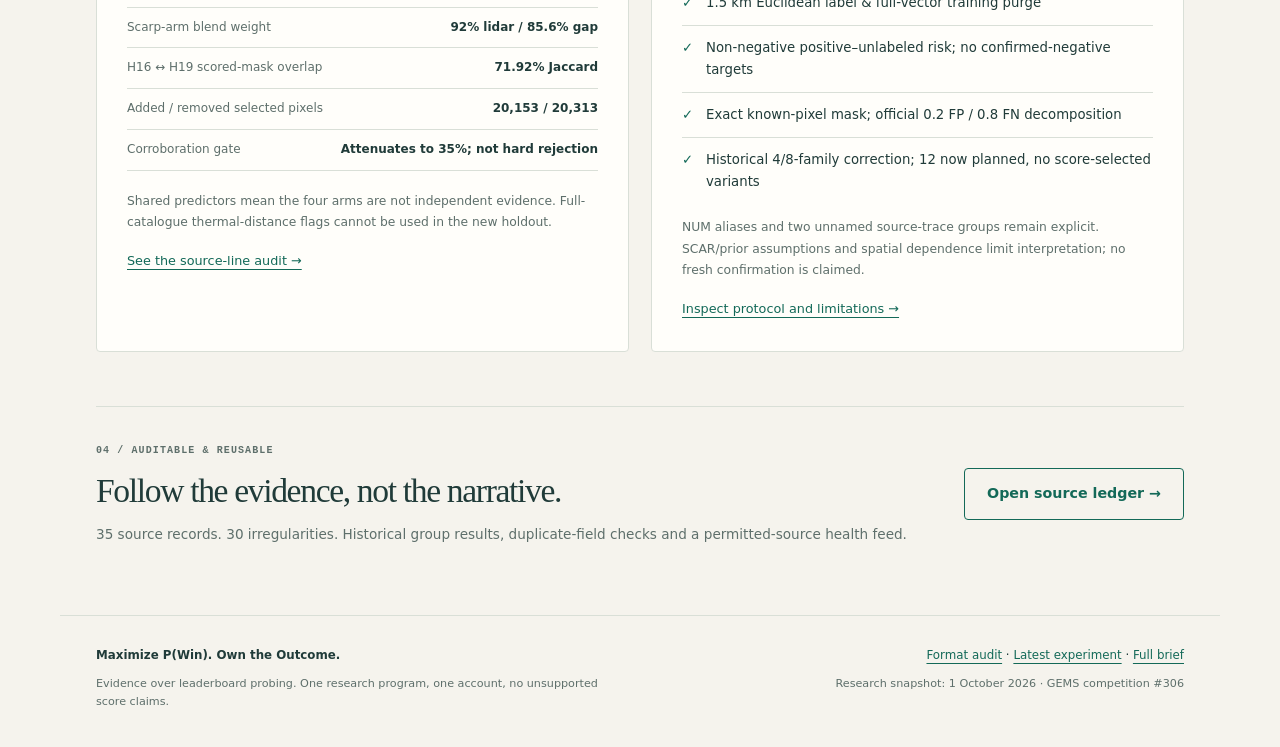
==== commit 5496e731: "feat: finalize bound S3 readiness and hardened historical delivery Co-authored-by: arena-agent <2970" ====
--- a/docs/index.html
+++ b/docs/index.html
@@ -16,6 +16,7 @@
   <nav aria-label="Main navigation">
     <a href="executive-summary.html" >Submission guide</a>
     <a href="research.html" >Research</a>
+    <a href="readiness.html" >Readiness</a>
     <a href="sources.html" >Sources &amp; feed</a>
     <a href="https://github.com/buffedlizard55-lab/GEMSDOE21" class="code-link">Code <span aria-hidden="true">↗</span></a>
   </nav>
@@ -46,9 +47,9 @@
     <p class="caption">† User-reported file association. The public account best agrees, but does not identify the file. This map is not geological validation.</p>
   </aside>
 </section>
-<section class="decision-bar" aria-labelledby="decision-title"><span class="tag reject">NOT PROMOTED</span><div><h2 id="decision-title">Two registered attempts retained. Zero slots spent.</h2><p>H21-5’s tiny dense gain misses its forecast; sparse DTI worsens. All eight fits converge, but clean current-best and fresh-confirmation gates remain blocked.</p></div><a href="research.html">Read the result <span aria-hidden="true">→</span></a></section>
+<section class="decision-bar" aria-labelledby="decision-title"><span class="tag reject">INPUT ONLY</span><div><h2 id="decision-title">New mechanisms. No unvalidated field test.</h2><p>Four forecasts locked; official magnetic/vector archives obtained. H21-9 is synthetic-only. Clean current-best and fresh-confirmation gates remain blocked: zero new fits, scores or slots.</p></div><a href="readiness.html">Inspect readiness <span aria-hidden="true">→</span></a></section>
 <section class="section" aria-labelledby="results-title">
-  <div class="section-heading"><div><span class="eyebrow">01 / MEASURED, NOT PROMISED</span><h2 id="results-title">Latest test: signed step topology</h2></div><a href="data/h21-5-results.json">Exact first-result JSON ↗</a></div>
+  <div class="section-heading"><div><span class="eyebrow">01 / MEASURED, NOT PROMISED</span><h2 id="results-title">Last field experiment: signed step topology</h2></div><a href="data/h21-5-results.json">Exact first-result JSON ↗</a></div>
   <div class="metric-grid">
     <article class="metric-card"><span>Mean dense holdout DTI</span><div>0.19474 <small>→</small> 0.19478</div><p>+0.00004166 observed · +0.006 forecast missed</p></article>
     <article class="metric-card"><span>Mean sparse-reference DTI</span><div>0.09660 <small>→</small> 0.09639</div><p class="negative">-0.00021345 observed · +0.002 forecast</p></article>
@@ -58,15 +59,15 @@
 </section>
 <section class="section two-col">
   <article class="paper"><span class="eyebrow">02 / THE HISTORICAL BEST</span><h2>Why study H19-4?</h2><p>The reported rise from 0.1855 to 0.1894 is <b>+0.0039</b>. Code inspection and fresh pixel comparisons expose what changed — not which change caused the hidden-score gain.</p><dl class="facts"><div><dt>Scarp-arm blend weight</dt><dd>92% lidar / 85.6% gap</dd></div><div><dt>H16 ↔ H19 scored-mask overlap</dt><dd>71.92% Jaccard</dd></div><div><dt>Added / removed selected pixels</dt><dd>20,153 / 20,313</dd></div><div><dt>Corroboration gate</dt><dd>Attenuates to 35%; not hard rejection</dd></div></dl><p class="caption">Shared predictors mean the four arms are not independent evidence. Full-catalogue thermal-distance flags cannot be used in the new holdout.</p><a href="research.html#historical">See the source-line audit →</a></article>
-  <article class="paper"><span class="eyebrow">03 / RESEARCH STANDARD</span><h2>A useful rejected forecast</h2><ul class="check-list"><li>Whole NUM/trace-linked groups hidden, including disconnected pieces</li><li>1.5 km Euclidean label &amp; full-vector training purge</li><li>Non-negative positive–unlabeled risk; no confirmed-negative targets</li><li>Exact known-pixel mask; official 0.2 FP / 0.8 FN decomposition</li><li>Eight-candidate correction; no score-selected variants</li></ul><p class="caption">NUM aliases and two unnamed source-trace groups remain explicit. SCAR/prior assumptions and spatial dependence limit interpretation; no fresh confirmation is claimed.</p><a href="research.html#s2-protocol">Inspect protocol and limitations →</a></article>
+  <article class="paper"><span class="eyebrow">03 / RESEARCH STANDARD</span><h2>A useful rejected forecast</h2><ul class="check-list"><li>Whole NUM/trace-linked groups hidden, including disconnected pieces</li><li>1.5 km Euclidean label &amp; full-vector training purge</li><li>Non-negative positive–unlabeled risk; no confirmed-negative targets</li><li>Exact known-pixel mask; official 0.2 FP / 0.8 FN decomposition</li><li>Historical 4/8-family correction; 12 now planned, no score-selected variants</li></ul><p class="caption">NUM aliases and two unnamed source-trace groups remain explicit. SCAR/prior assumptions and spatial dependence limit interpretation; no fresh confirmation is claimed.</p><a href="research.html#s2-protocol">Inspect protocol and limitations →</a></article>
 </section>
-<section class="section ledger-strip"><div><span class="eyebrow">04 / AUDITABLE &amp; REUSABLE</span><h2>Follow the evidence, not the narrative.</h2><p>28 source records. 25 irregularities. Historical group results, duplicate-field checks and a permitted-source health feed.</p></div><a class="button secondary" href="sources.html">Open source ledger →</a></section>
+<section class="section ledger-strip"><div><span class="eyebrow">04 / AUDITABLE &amp; REUSABLE</span><h2>Follow the evidence, not the narrative.</h2><p>35 source records. 30 irregularities. Historical group results, duplicate-field checks and a permitted-source health feed.</p></div><a class="button secondary" href="sources.html">Open source ledger →</a></section>
 
 </main>
 <footer class="shell footer">
   <div><b>Maximize P(Win). Own the Outcome.</b><p>Evidence over leaderboard probing. One research program, one account, no unsupported score claims.</p></div>
   <div><a href="data/submission-validation.json">Format audit</a> · <a href="data/h21-5-results.json">Latest experiment</a> · <a href="https://github.com/buffedlizard55-lab/GEMSDOE21/blob/main/README.md">Full brief</a><p>Research snapshot: 1 October 2026 · GEMS competition #306</p></div>
 </footer>
-<script type="application/json" id="submission-manifest">{"generated_utc": "2026-09-30T23:07:20+00:00", "role": "historical reference; NOT a novel hypothesis or new score", "content_id": "691e4dfa", "source_repository": "buffedlizard55-lab/19GEMSDOE", "source_commit": "a3aca62fdb2be428f4245e22570cbc54082b2c15", "source_filename": "gems19-h19-4-multiline-corroborated-openness-thermal-pop-20260930-691e4dfa-nan.tif", "source_sha256": "89109a3bd2cd3b12e7a0f388113c519843acfc9c4f46825affefc3e63dd99b22", "byte_identical_to_h19_4": true, "score": 0.1894, "score_status": "USER-REPORTED file association; visible account best independently agrees", "note": "GEMS21 | H19-4 historical reference | id 691e4dfa | same predictions, not a new experiment", "files": [{"role": "primary", "name": "gems21-h19-4-reference-20260930-691e4dfa.tif", "href": "downloads/gems21-h19-4-reference-20260930-691e4dfa.tif", "bytes": 1716768, "sha256": "89109a3bd2cd3b12e7a0f388113c519843acfc9c4f46825affefc3e63dd99b22", "preflight": {"passed": true, "checks": {"single_band": true, "float32": true, "crs_exact": true, "shape_exact": true, "geotransform_exact": true, "no_masked_footprint_pixels": true, "footprint_finite": true, "footprint_range_0_1": true, "outside_null_or_nan": true, "all_finite_values_in_range": true, "no_infinity_anywhere": true}, "sha256": "89109a3bd2cd3b12e7a0f388113c519843acfc9c4f46825affefc3e63dd99b22", "bytes": 1716768, "shape": [3730, 3292], "crs": "EPSG:32611", "transform": [100.0, 0.0, 243350.0, 0.0, -100.0, 4508550.0], "footprint_pixels": 5167373, "outside_pixels": 7111787, "footprint_nan_inf": 0, "footprint_out_of_range": 0, "footprint_min": 0.0, "footprint_max": 1.0, "raw_all_pixels_finite": false, "positive_footprint_pixels": 123779, "validator_scope": "local official-format checks; not platform acceptance or score verification"}}, {"role": "zip", "name": "gems21-h19-4-reference-20260930-691e4dfa.zip", "href": "downloads/gems21-h19-4-reference-20260930-691e4dfa.zip", "bytes": 503887, "sha256": "0a4106d8cd4d77f9439b03b7137252798df92ef695bd9a6c6a50255a4979c9ee"}, {"role": "masked-zero fallback", "name": "gems21-h19-4-reference-20260930-691e4dfa-masked-zero.tif", "href": "downloads/gems21-h19-4-reference-20260930-691e4dfa-masked-zero.tif", "bytes": 720122, "sha256": "356f833c09900fc41f2cc75278c6c91feb398deee09acd45c55303d07cd59e3a", "preflight": {"passed": true, "checks": {"single_band": true, "float32": true, "crs_exact": true, "shape_exact": true, "geotransform_exact": true, "no_masked_footprint_pixels": true, "footprint_finite": true, "footprint_range_0_1": true, "outside_null_or_nan": true, "all_finite_values_in_range": true, "no_infinity_anywhere": true}, "sha256": "356f833c09900fc41f2cc75278c6c91feb398deee09acd45c55303d07cd59e3a", "bytes": 720122, "shape": [3730, 3292], "crs": "EPSG:32611", "transform": [100.0, 0.0, 243350.0, 0.0, -100.0, 4508550.0], "footprint_pixels": 5167373, "outside_pixels": 7111787, "footprint_nan_inf": 0, "footprint_out_of_range": 0, "footprint_min": 0.0, "footprint_max": 1.0, "raw_all_pixels_finite": true, "positive_footprint_pixels": 123779, "validator_scope": "local official-format checks; not platform acceptance or score verification"}}], "template_mask_sha256": "c467bbdff23d2585b4e444cb239bbd45bc6d6372cff713aa8f7670ec86908697", "prediction_inside_footprint_equal_across_variants": true, "known_pixels_predicted": 0, "new_submission_recommended": false, "warning": "Do not spend a slot re-uploading an existing scored field. A filename change cannot improve DTI.", "fallback_caveat": "All raw values finite [0,1]; outside marked null using internal GDAL mask. Platform acceptance untested."}</script>
+<script type="application/json" id="submission-manifest">{"generated_utc": "2026-10-01T04:04:39+00:00", "role": "historical reference; NOT a novel hypothesis or new score", "content_id": "691e4dfa", "source_repository": "buffedlizard55-lab/19GEMSDOE", "source_commit": "a3aca62fdb2be428f4245e22570cbc54082b2c15", "source_filename": "gems19-h19-4-multiline-corroborated-openness-thermal-pop-20260930-691e4dfa-nan.tif", "source_sha256": "89109a3bd2cd3b12e7a0f388113c519843acfc9c4f46825affefc3e63dd99b22", "byte_identical_to_h19_4": true, "score": 0.1894, "score_status": "USER-REPORTED file association; visible account best independently agrees", "note": "GEMS21 | H19-4 historical reference | id 691e4dfa | same predictions, not a new experiment", "files": [{"role": "primary", "name": "gems21-h19-4-reference-20260930-691e4dfa.tif", "href": "downloads/gems21-h19-4-reference-20260930-691e4dfa.tif", "bytes": 1716768, "sha256": "89109a3bd2cd3b12e7a0f388113c519843acfc9c4f46825affefc3e63dd99b22", "preflight": {"passed": true, "checks": {"template_single_float32_band": true, "template_epsg32611": true, "template_north_up_100m": true, "template_nonempty_footprint": true, "single_band": true, "float32": true, "crs_exact": true, "shape_exact": true, "geotransform_exact": true, "no_masked_footprint_pixels": true, "footprint_finite": true, "footprint_range_0_1": true, "outside_null_or_nan": true, "all_finite_values_in_range": true, "no_infinity_anywhere": true}, "sha256": "89109a3bd2cd3b12e7a0f388113c519843acfc9c4f46825affefc3e63dd99b22", "bytes": 1716768, "shape": [3730, 3292], "crs": "EPSG:32611", "transform": [100.0, 0.0, 243350.0, 0.0, -100.0, 4508550.0], "footprint_pixels": 5167373, "outside_pixels": 7111787, "footprint_nan_inf": 0, "footprint_out_of_range": 0, "footprint_min": 0.0, "footprint_max": 1.0, "raw_all_pixels_finite": false, "positive_footprint_pixels": 123779, "validator_scope": "local official-format checks; not platform acceptance or score verification"}}, {"role": "zip", "name": "gems21-h19-4-reference-20260930-691e4dfa.zip", "href": "downloads/gems21-h19-4-reference-20260930-691e4dfa.zip", "bytes": 503887, "sha256": "0a4106d8cd4d77f9439b03b7137252798df92ef695bd9a6c6a50255a4979c9ee"}, {"role": "masked-zero fallback", "name": "gems21-h19-4-reference-20260930-691e4dfa-masked-zero.tif", "href": "downloads/gems21-h19-4-reference-20260930-691e4dfa-masked-zero.tif", "bytes": 720122, "sha256": "356f833c09900fc41f2cc75278c6c91feb398deee09acd45c55303d07cd59e3a", "preflight": {"passed": true, "checks": {"template_single_float32_band": true, "template_epsg32611": true, "template_north_up_100m": true, "template_nonempty_footprint": true, "single_band": true, "float32": true, "crs_exact": true, "shape_exact": true, "geotransform_exact": true, "no_masked_footprint_pixels": true, "footprint_finite": true, "footprint_range_0_1": true, "outside_null_or_nan": true, "all_finite_values_in_range": true, "no_infinity_anywhere": true}, "sha256": "356f833c09900fc41f2cc75278c6c91feb398deee09acd45c55303d07cd59e3a", "bytes": 720122, "shape": [3730, 3292], "crs": "EPSG:32611", "transform": [100.0, 0.0, 243350.0, 0.0, -100.0, 4508550.0], "footprint_pixels": 5167373, "outside_pixels": 7111787, "footprint_nan_inf": 0, "footprint_out_of_range": 0, "footprint_min": 0.0, "footprint_max": 1.0, "raw_all_pixels_finite": true, "positive_footprint_pixels": 123779, "validator_scope": "local official-format checks; not platform acceptance or score verification"}}], "template_mask_sha256": "c467bbdff23d2585b4e444cb239bbd45bc6d6372cff713aa8f7670ec86908697", "prediction_inside_footprint_equal_across_variants": true, "known_pixels_predicted": 0, "new_submission_recommended": false, "warning": "Do not spend a slot re-uploading an existing scored field. A filename change cannot improve DTI.", "fallback_caveat": "All raw values finite [0,1]; outside marked null using internal GDAL mask. Platform acceptance untested."}</script>
 </body>
 </html>
